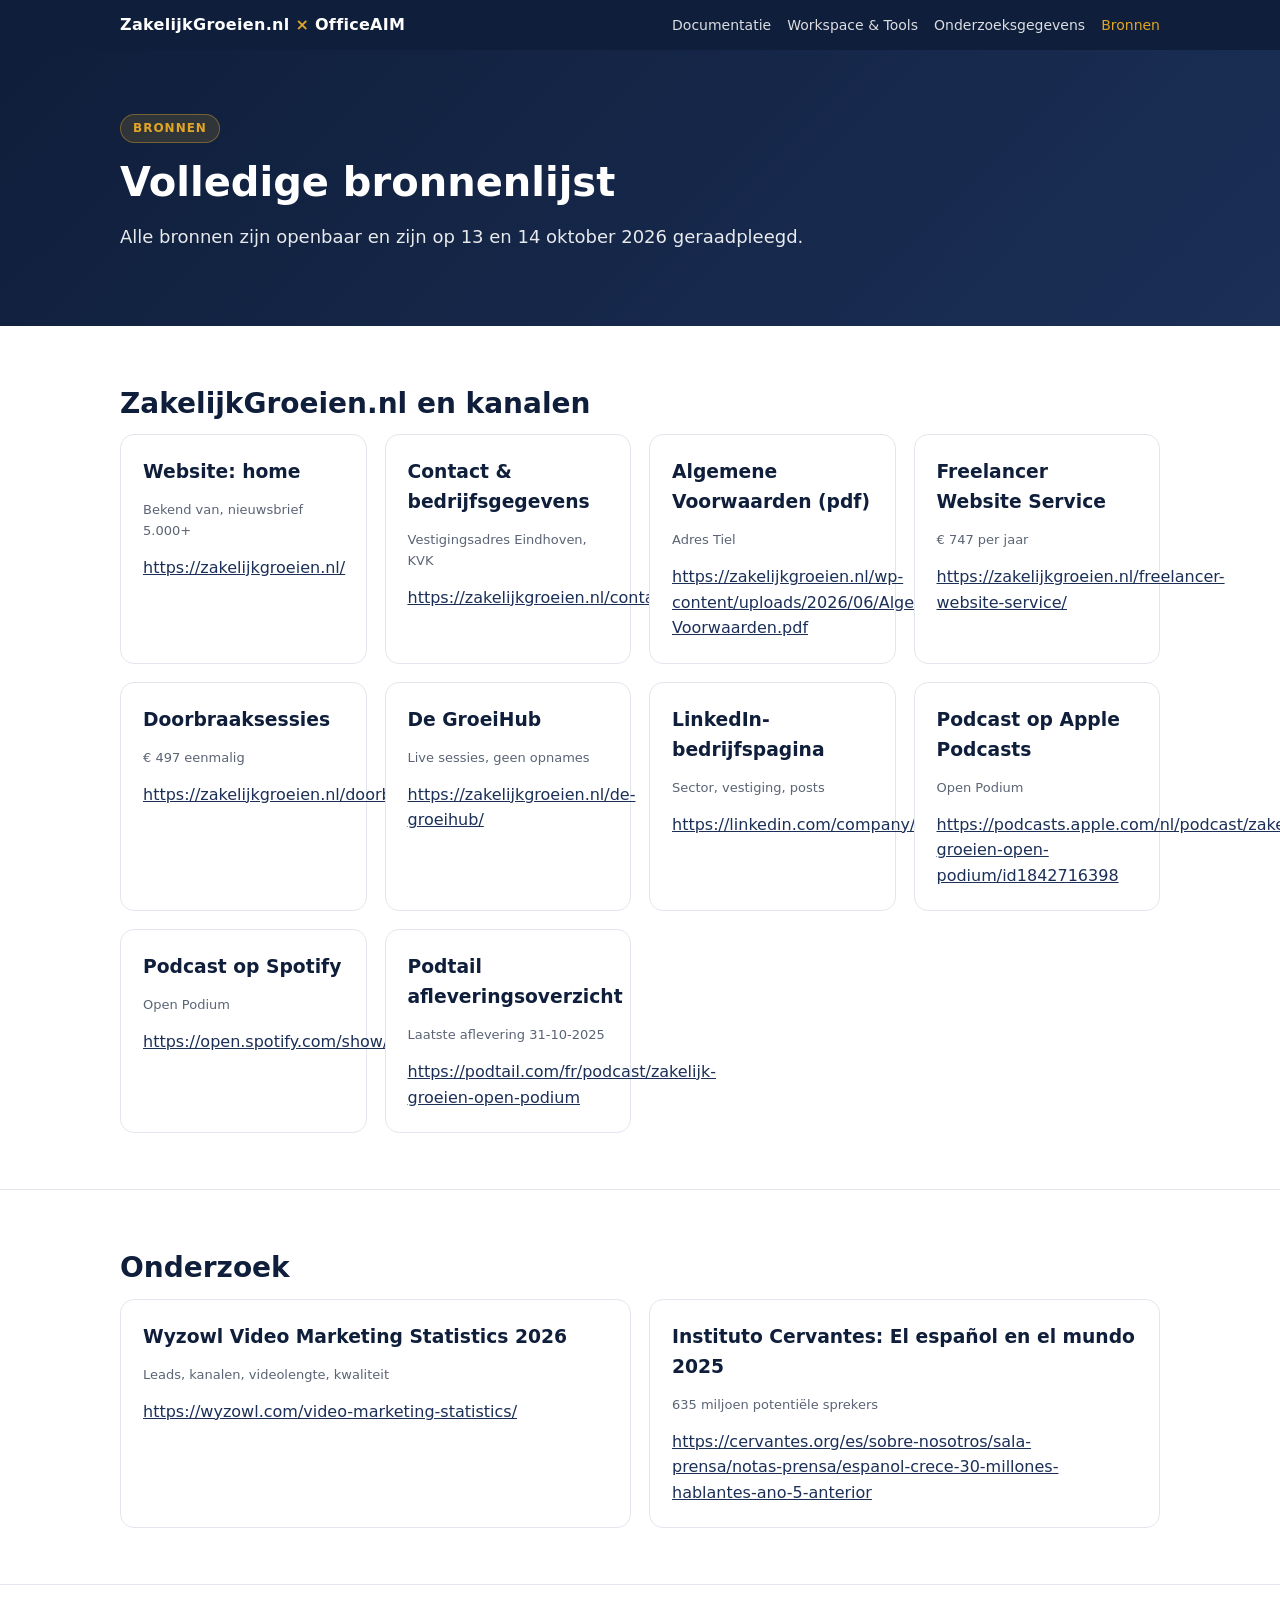
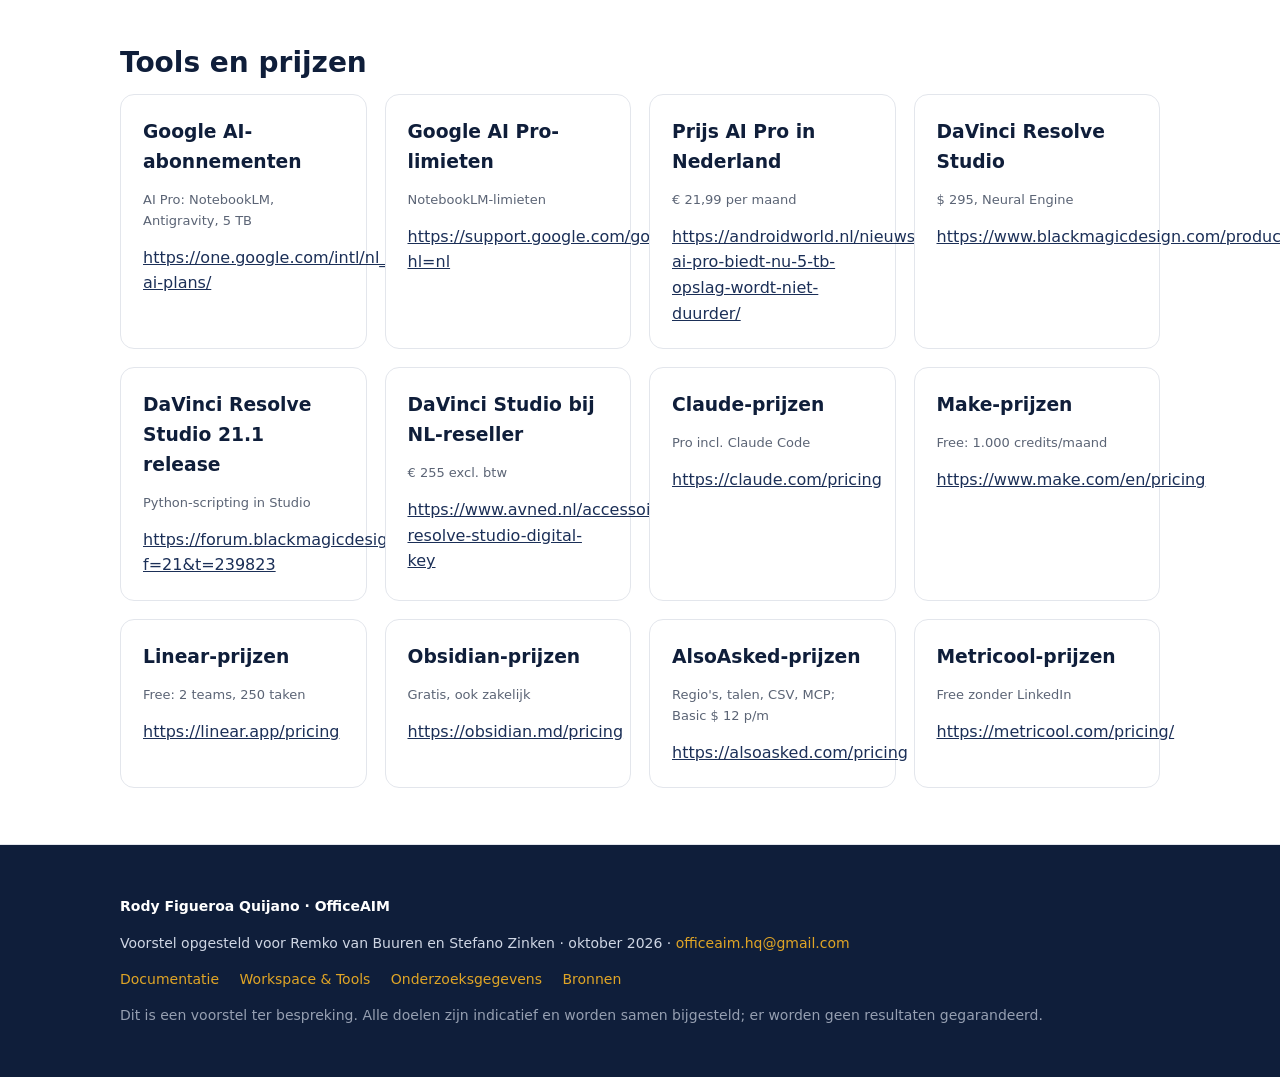
==== bronnen.html @ 8b4fb87a "Voorstel ZakelijkGroeien v1.0" ====
<!doctype html><html lang="nl"><head><meta charset="utf-8"><meta name="viewport" content="width=device-width,initial-scale=1">
<title>Bronnen · Voorstel ZakelijkGroeien.nl</title><meta name="robots" content="noindex"><link rel="stylesheet" href="style.css"></head><body>
<div class="top"><div class="wrap"><div class="brand">ZakelijkGroeien.nl <span>×</span> OfficeAIM</div><nav><a href="index.html">Documentatie</a><a href="workspace.html">Workspace & Tools</a><a href="onderzoek.html">Onderzoeksgegevens</a><a href="bronnen.html" class=on>Bronnen</a></nav></div></div>
<header class="hero"><div class="wrap"><span class="badge">Bronnen</span><h1>Volledige bronnenlijst</h1><p>Alle bronnen zijn openbaar en zijn op 13 en 14 oktober 2026 geraadpleegd.</p></div></header><section><div class="wrap"><h2>ZakelijkGroeien.nl en kanalen</h2><div class="grid g3"><div class="card"><h3>Website: home</h3><p class="src">Bekend van, nieuwsbrief 5.000+</p><a href="https://zakelijkgroeien.nl/" target="_blank" rel="noopener">https://zakelijkgroeien.nl/</a></div><div class="card"><h3>Contact & bedrijfsgegevens</h3><p class="src">Vestigingsadres Eindhoven, KVK</p><a href="https://zakelijkgroeien.nl/contact/" target="_blank" rel="noopener">https://zakelijkgroeien.nl/contact/</a></div><div class="card"><h3>Algemene Voorwaarden (pdf)</h3><p class="src">Adres Tiel</p><a href="https://zakelijkgroeien.nl/wp-content/uploads/2026/06/Algemene-Voorwaarden.pdf" target="_blank" rel="noopener">https://zakelijkgroeien.nl/wp-content/uploads/2026/06/Algemene-Voorwaarden.pdf</a></div><div class="card"><h3>Freelancer Website Service</h3><p class="src">€ 747 per jaar</p><a href="https://zakelijkgroeien.nl/freelancer-website-service/" target="_blank" rel="noopener">https://zakelijkgroeien.nl/freelancer-website-service/</a></div><div class="card"><h3>Doorbraaksessies</h3><p class="src">€ 497 eenmalig</p><a href="https://zakelijkgroeien.nl/doorbraaksessies/" target="_blank" rel="noopener">https://zakelijkgroeien.nl/doorbraaksessies/</a></div><div class="card"><h3>De GroeiHub</h3><p class="src">Live sessies, geen opnames</p><a href="https://zakelijkgroeien.nl/de-groeihub/" target="_blank" rel="noopener">https://zakelijkgroeien.nl/de-groeihub/</a></div><div class="card"><h3>LinkedIn-bedrijfspagina</h3><p class="src">Sector, vestiging, posts</p><a href="https://linkedin.com/company/zakelijkgroeien.nl" target="_blank" rel="noopener">https://linkedin.com/company/zakelijkgroeien.nl</a></div><div class="card"><h3>Podcast op Apple Podcasts</h3><p class="src">Open Podium</p><a href="https://podcasts.apple.com/nl/podcast/zakelijk-groeien-open-podium/id1842716398" target="_blank" rel="noopener">https://podcasts.apple.com/nl/podcast/zakelijk-groeien-open-podium/id1842716398</a></div><div class="card"><h3>Podcast op Spotify</h3><p class="src">Open Podium</p><a href="https://open.spotify.com/show/4wG3ee64K1qUao8z7lFUcy" target="_blank" rel="noopener">https://open.spotify.com/show/4wG3ee64K1qUao8z7lFUcy</a></div><div class="card"><h3>Podtail afleveringsoverzicht</h3><p class="src">Laatste aflevering 31-10-2025</p><a href="https://podtail.com/fr/podcast/zakelijk-groeien-open-podium" target="_blank" rel="noopener">https://podtail.com/fr/podcast/zakelijk-groeien-open-podium</a></div></div></div></section><section><div class="wrap"><h2>Onderzoek</h2><div class="grid g3"><div class="card"><h3>Wyzowl Video Marketing Statistics 2026</h3><p class="src">Leads, kanalen, videolengte, kwaliteit</p><a href="https://wyzowl.com/video-marketing-statistics/" target="_blank" rel="noopener">https://wyzowl.com/video-marketing-statistics/</a></div><div class="card"><h3>Instituto Cervantes: El español en el mundo 2025</h3><p class="src">635 miljoen potentiële sprekers</p><a href="https://cervantes.org/es/sobre-nosotros/sala-prensa/notas-prensa/espanol-crece-30-millones-hablantes-ano-5-anterior" target="_blank" rel="noopener">https://cervantes.org/es/sobre-nosotros/sala-prensa/notas-prensa/espanol-crece-30-millones-hablantes-ano-5-anterior</a></div></div></div></section><section><div class="wrap"><h2>Tools en prijzen</h2><div class="grid g3"><div class="card"><h3>Google AI-abonnementen</h3><p class="src">AI Pro: NotebookLM, Antigravity, 5 TB</p><a href="https://one.google.com/intl/nl_nl/about/google-ai-plans/" target="_blank" rel="noopener">https://one.google.com/intl/nl_nl/about/google-ai-plans/</a></div><div class="card"><h3>Google AI Pro-limieten</h3><p class="src">NotebookLM-limieten</p><a href="https://support.google.com/googleone/answer/14534406?hl=nl" target="_blank" rel="noopener">https://support.google.com/googleone/answer/14534406?hl=nl</a></div><div class="card"><h3>Prijs AI Pro in Nederland</h3><p class="src">€ 21,99 per maand</p><a href="https://androidworld.nl/nieuws/google-ai-pro-biedt-nu-5-tb-opslag-wordt-niet-duurder/" target="_blank" rel="noopener">https://androidworld.nl/nieuws/google-ai-pro-biedt-nu-5-tb-opslag-wordt-niet-duurder/</a></div><div class="card"><h3>DaVinci Resolve Studio</h3><p class="src">$ 295, Neural Engine</p><a href="https://www.blackmagicdesign.com/products/davinciresolve/studio" target="_blank" rel="noopener">https://www.blackmagicdesign.com/products/davinciresolve/studio</a></div><div class="card"><h3>DaVinci Resolve Studio 21.1 release</h3><p class="src">Python-scripting in Studio</p><a href="https://forum.blackmagicdesign.com/viewtopic.php?f=21&t=239823" target="_blank" rel="noopener">https://forum.blackmagicdesign.com/viewtopic.php?f=21&t=239823</a></div><div class="card"><h3>DaVinci Studio bij NL-reseller</h3><p class="src">€ 255 excl. btw</p><a href="https://www.avned.nl/accessoires/davinci-resolve-studio-digital-key" target="_blank" rel="noopener">https://www.avned.nl/accessoires/davinci-resolve-studio-digital-key</a></div><div class="card"><h3>Claude-prijzen</h3><p class="src">Pro incl. Claude Code</p><a href="https://claude.com/pricing" target="_blank" rel="noopener">https://claude.com/pricing</a></div><div class="card"><h3>Make-prijzen</h3><p class="src">Free: 1.000 credits/maand</p><a href="https://www.make.com/en/pricing" target="_blank" rel="noopener">https://www.make.com/en/pricing</a></div><div class="card"><h3>Linear-prijzen</h3><p class="src">Free: 2 teams, 250 taken</p><a href="https://linear.app/pricing" target="_blank" rel="noopener">https://linear.app/pricing</a></div><div class="card"><h3>Obsidian-prijzen</h3><p class="src">Gratis, ook zakelijk</p><a href="https://obsidian.md/pricing" target="_blank" rel="noopener">https://obsidian.md/pricing</a></div><div class="card"><h3>AlsoAsked-prijzen</h3><p class="src">Regio's, talen, CSV, MCP; Basic $ 12 p/m</p><a href="https://alsoasked.com/pricing" target="_blank" rel="noopener">https://alsoasked.com/pricing</a></div><div class="card"><h3>Metricool-prijzen</h3><p class="src">Free zonder LinkedIn</p><a href="https://metricool.com/pricing/" target="_blank" rel="noopener">https://metricool.com/pricing/</a></div></div></div></section>
<footer><div class="wrap"><p class="nm">Rody Figueroa Quijano · OfficeAIM</p><p>Voorstel opgesteld voor Remko van Buuren en Stefano Zinken · oktober 2026 · <a href="mailto:officeaim.hq@gmail.com">officeaim.hq@gmail.com</a></p><p><a href="index.html">Documentatie</a> <a href="workspace.html">Workspace & Tools</a> <a href="onderzoek.html">Onderzoeksgegevens</a> <a href="bronnen.html">Bronnen</a></p><p style="opacity:.7">Dit is een voorstel ter bespreking. Alle doelen zijn indicatief en worden samen bijgesteld; er worden geen resultaten gegarandeerd.</p></div></footer>
<script src="app.js"></script></body></html>
---- style.css ----
:root{--navy:#0f1e3a;--navy2:#1b2f57;--gold:#e0a526;--gold2:#f6e7c1;--ink:#1d2433;--muted:#5b6475;--line:#e3e6ec;--bg:#f7f8fb;--ok:#1f8a5b}
*{box-sizing:border-box}html{scroll-behavior:smooth}
body{margin:0;font-family:Inter,system-ui,-apple-system,Segoe UI,Roboto,sans-serif;color:var(--ink);background:#fff;line-height:1.6}
a{color:var(--navy2)}
.top{background:var(--navy);color:#fff;position:sticky;top:0;z-index:20}
.top .wrap{display:flex;justify-content:space-between;align-items:center;padding:12px 20px;gap:12px;flex-wrap:wrap}
.top a{color:#fff;text-decoration:none;font-size:14px;opacity:.85;margin-left:16px}.top a:hover,.top a.on{opacity:1;color:var(--gold)}
.brand{font-weight:700;letter-spacing:.3px}.brand span{color:var(--gold)}
.wrap{max-width:1080px;margin:0 auto;padding:0 20px}
.hero{background:linear-gradient(135deg,var(--navy),var(--navy2));color:#fff;padding:64px 0 56px}
.badge{display:inline-block;background:rgba(224,165,38,.15);color:var(--gold);border:1px solid rgba(224,165,38,.4);padding:4px 12px;border-radius:99px;font-size:12px;letter-spacing:1px;text-transform:uppercase;font-weight:600}
.hero h1{font-size:40px;line-height:1.15;margin:16px 0 12px}.hero p{max-width:720px;opacity:.9;font-size:18px}
section{padding:56px 0;border-bottom:1px solid var(--line)}section.alt{background:var(--bg)}
h2{font-size:28px;margin:0 0 8px;color:var(--navy)}h2 small{display:block;font-size:13px;color:var(--gold);letter-spacing:1px;text-transform:uppercase;margin-bottom:6px}
h3{color:var(--navy);margin:0 0 6px}
.lead{color:var(--muted);max-width:760px;margin-bottom:28px}
.grid{display:grid;gap:18px}.g2{grid-template-columns:repeat(auto-fit,minmax(300px,1fr))}.g3{grid-template-columns:repeat(auto-fit,minmax(240px,1fr))}.g4{grid-template-columns:repeat(auto-fit,minmax(200px,1fr))}
.card{background:#fff;border:1px solid var(--line);border-radius:14px;padding:22px}
.stat{text-align:left}.stat b{display:block;font-size:30px;color:var(--navy)}.stat span{color:var(--muted);font-size:14px}
.pills{display:flex;flex-wrap:wrap;gap:8px;margin-top:24px}.pills a{background:rgba(255,255,255,.1);color:#fff;text-decoration:none;padding:6px 14px;border-radius:99px;font-size:14px;border:1px solid rgba(255,255,255,.2)}.pills a:hover{background:var(--gold);color:var(--navy)}
table{width:100%;border-collapse:collapse;background:#fff;border:1px solid var(--line);border-radius:12px;overflow:hidden;font-size:15px}
th,td{text-align:left;padding:11px 14px;border-bottom:1px solid var(--line);vertical-align:top}th{background:var(--navy);color:#fff;font-weight:600;font-size:14px}
tr:last-child td{border-bottom:0}td.num{white-space:nowrap}
.tag{display:inline-block;font-size:12px;font-weight:600;padding:2px 10px;border-radius:99px}
.t-ess{background:#fde9c4;color:#7a5200}.t-rec{background:#dbe7ff;color:#1b3f8f}.t-free{background:#d8f2e4;color:#11603c}.t-opt{background:#eceef2;color:#4a5263}
.callout{border-left:4px solid var(--gold);background:var(--gold2);padding:16px 18px;border-radius:8px;margin:18px 0}
.phase{border-top:4px solid var(--gold)}.phase .when{color:var(--gold);font-weight:700;font-size:13px;text-transform:uppercase;letter-spacing:1px}
.tabs{display:flex;gap:8px;flex-wrap:wrap;margin-bottom:16px}.tabs button{border:1px solid var(--line);background:#fff;padding:8px 16px;border-radius:99px;cursor:pointer;font:inherit;font-size:14px}.tabs button.on{background:var(--navy);color:#fff;border-color:var(--navy)}
.tabpane{display:none}.tabpane.on{display:block}
.tool{display:flex;flex-direction:column;gap:8px}.tool .head{display:flex;justify-content:space-between;align-items:center;gap:8px}
.tool .price{font-weight:700;color:var(--navy)}.tool p{margin:0;font-size:14.5px}.tool .why{color:var(--muted)}
.tool label{font-size:13px;color:var(--muted);display:flex;gap:6px;align-items:center;margin-top:auto;cursor:pointer}
.calc{display:grid;grid-template-columns:repeat(auto-fit,minmax(220px,1fr));gap:16px;align-items:end}
.calc label{font-size:14px;color:var(--muted);display:block}.calc input{width:100%;padding:10px;border:1px solid var(--line);border-radius:8px;font:inherit;font-size:16px;margin-top:4px}
.result{background:var(--navy);color:#fff;border-radius:14px;padding:22px;margin-top:18px}.result b{color:var(--gold);font-size:26px}
.flow{display:flex;flex-wrap:wrap;gap:10px;align-items:stretch}.flow .step{flex:1 1 150px;background:#fff;border:1px solid var(--line);border-radius:12px;padding:14px;position:relative}.flow .step em{display:block;font-style:normal;font-size:12px;color:var(--gold);font-weight:700;text-transform:uppercase}
.src{font-size:13px;color:var(--muted)}.src a{color:var(--muted)}
details{background:#fff;border:1px solid var(--line);border-radius:12px;padding:14px 18px;margin-bottom:10px}summary{cursor:pointer;font-weight:600;color:var(--navy)}
footer{background:var(--navy);color:#cfd6e4;padding:36px 0;font-size:14px}footer a{color:var(--gold);text-decoration:none;margin-right:16px}footer .nm{color:#fff;font-weight:600}
@media(max-width:640px){.hero h1{font-size:30px}.top a{margin-left:10px;font-size:13px}th,td{padding:9px 10px;font-size:14px}}
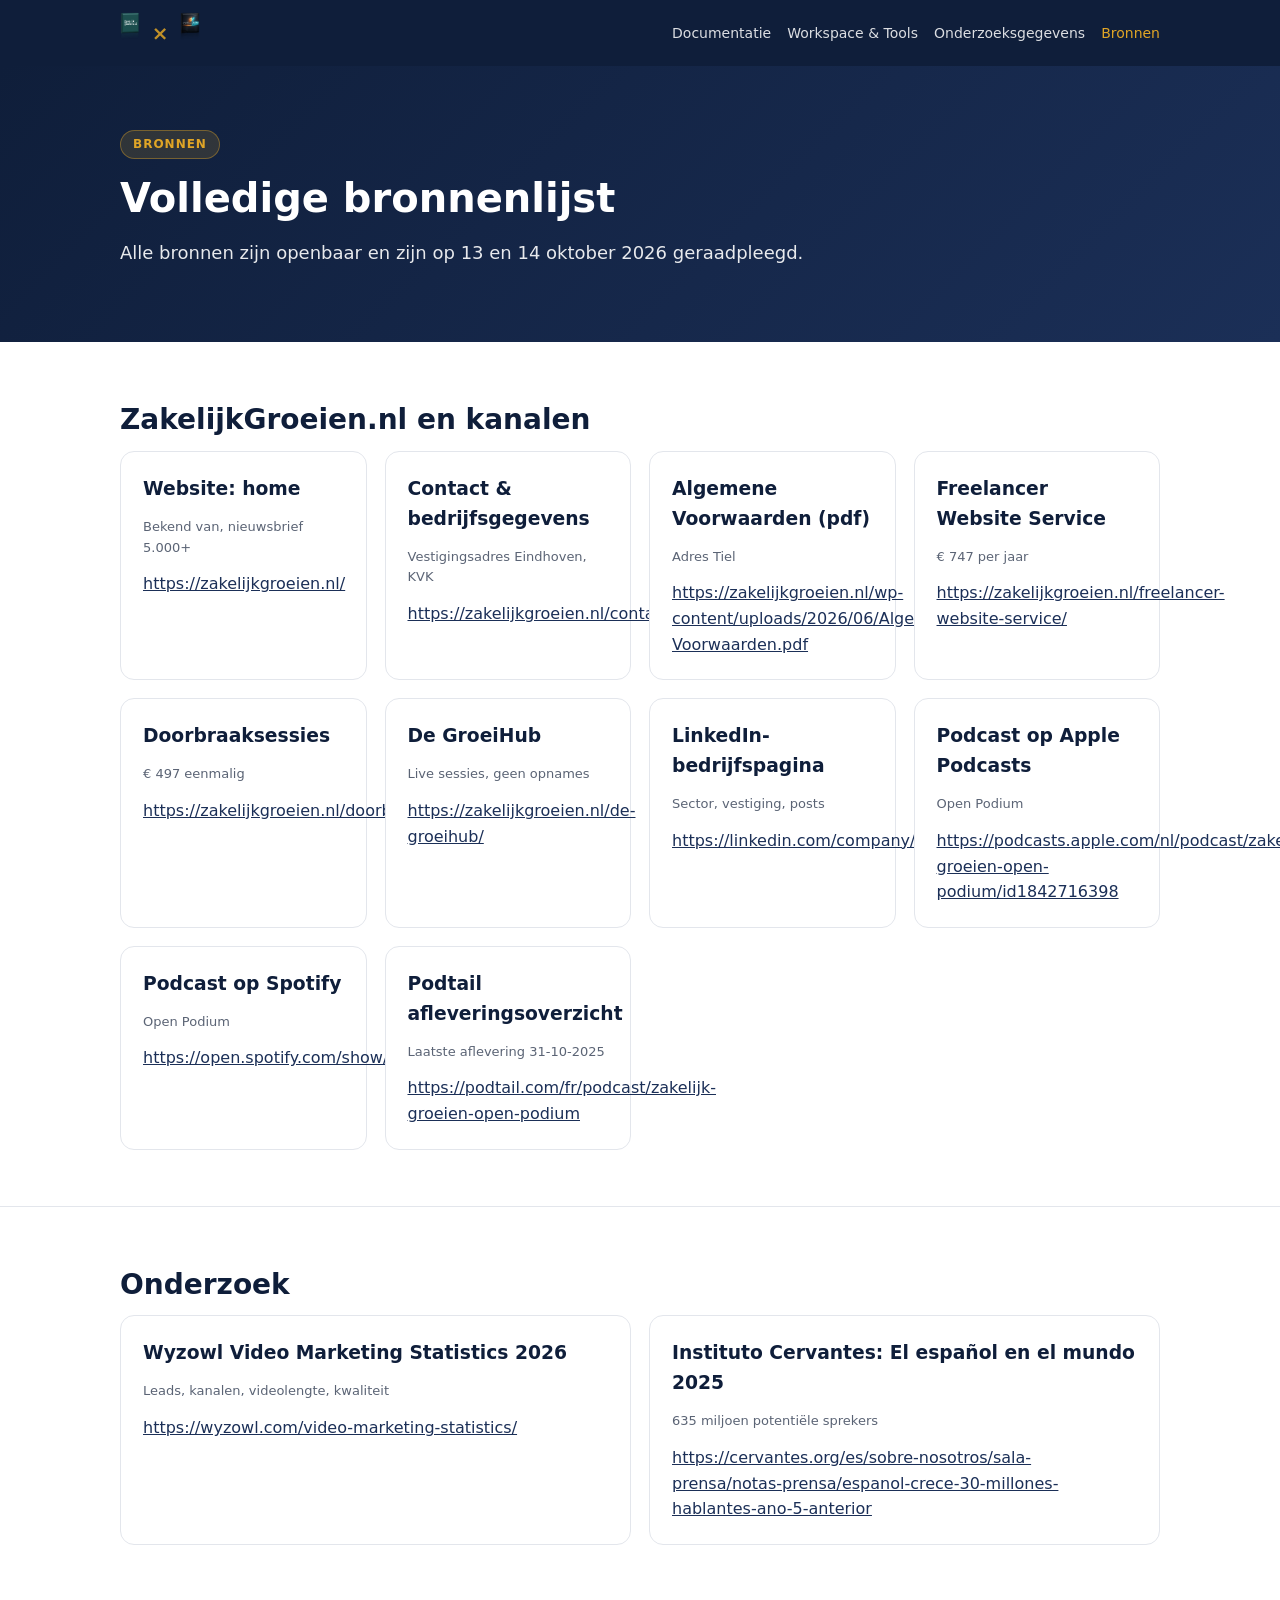
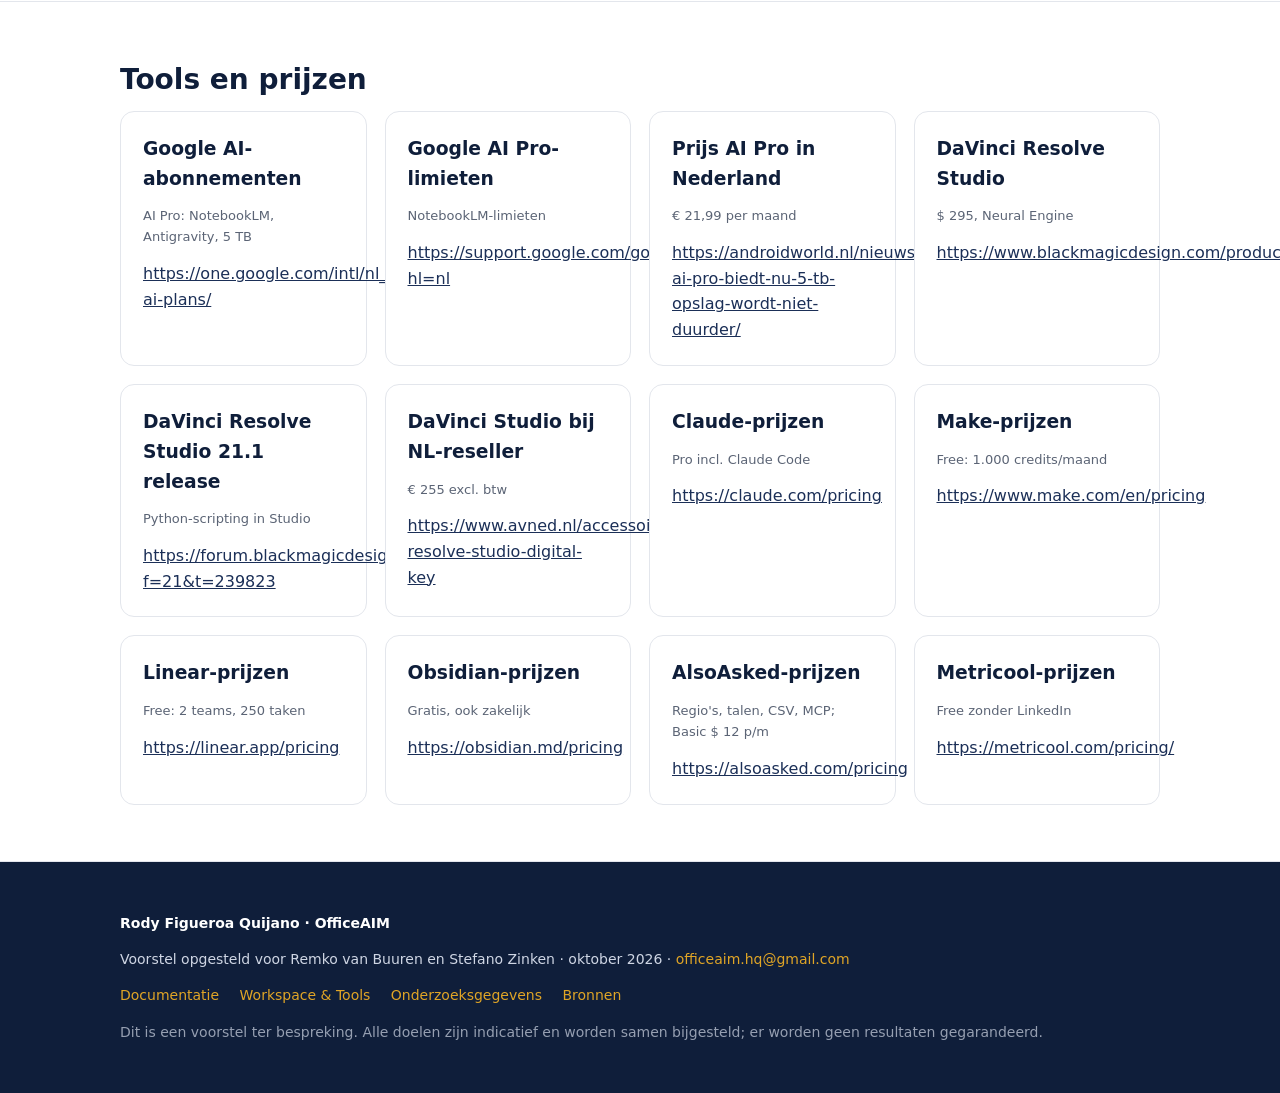
==== commit 551c9467: "Add custom 3D logos for ZakelijkGroeien and OfficeAIM" ====
--- a/bronnen.html
+++ b/bronnen.html
@@ -1,6 +1,6 @@
 <!doctype html><html lang="nl"><head><meta charset="utf-8"><meta name="viewport" content="width=device-width,initial-scale=1">
 <title>Bronnen · Voorstel ZakelijkGroeien.nl</title><meta name="robots" content="noindex"><link rel="stylesheet" href="style.css"></head><body>
-<div class="top"><div class="wrap"><div class="brand">ZakelijkGroeien.nl <span>×</span> OfficeAIM</div><nav><a href="index.html">Documentatie</a><a href="workspace.html">Workspace & Tools</a><a href="onderzoek.html">Onderzoeksgegevens</a><a href="bronnen.html" class=on>Bronnen</a></nav></div></div>
+<div class="top"><div class="wrap"><div class="brand-logos"><img src="assets/logo-zakelijkgroeien.png" alt="ZakelijkGroeien.nl" class="nav-logo"><span>×</span><img src="assets/logo-officeaim.png" alt="OfficeAIM" class="nav-logo"></div><nav><a href="index.html">Documentatie</a><a href="workspace.html">Workspace & Tools</a><a href="onderzoek.html">Onderzoeksgegevens</a><a href="bronnen.html" class=on>Bronnen</a></nav></div></div>
 <header class="hero"><div class="wrap"><span class="badge">Bronnen</span><h1>Volledige bronnenlijst</h1><p>Alle bronnen zijn openbaar en zijn op 13 en 14 oktober 2026 geraadpleegd.</p></div></header><section><div class="wrap"><h2>ZakelijkGroeien.nl en kanalen</h2><div class="grid g3"><div class="card"><h3>Website: home</h3><p class="src">Bekend van, nieuwsbrief 5.000+</p><a href="https://zakelijkgroeien.nl/" target="_blank" rel="noopener">https://zakelijkgroeien.nl/</a></div><div class="card"><h3>Contact & bedrijfsgegevens</h3><p class="src">Vestigingsadres Eindhoven, KVK</p><a href="https://zakelijkgroeien.nl/contact/" target="_blank" rel="noopener">https://zakelijkgroeien.nl/contact/</a></div><div class="card"><h3>Algemene Voorwaarden (pdf)</h3><p class="src">Adres Tiel</p><a href="https://zakelijkgroeien.nl/wp-content/uploads/2026/06/Algemene-Voorwaarden.pdf" target="_blank" rel="noopener">https://zakelijkgroeien.nl/wp-content/uploads/2026/06/Algemene-Voorwaarden.pdf</a></div><div class="card"><h3>Freelancer Website Service</h3><p class="src">€ 747 per jaar</p><a href="https://zakelijkgroeien.nl/freelancer-website-service/" target="_blank" rel="noopener">https://zakelijkgroeien.nl/freelancer-website-service/</a></div><div class="card"><h3>Doorbraaksessies</h3><p class="src">€ 497 eenmalig</p><a href="https://zakelijkgroeien.nl/doorbraaksessies/" target="_blank" rel="noopener">https://zakelijkgroeien.nl/doorbraaksessies/</a></div><div class="card"><h3>De GroeiHub</h3><p class="src">Live sessies, geen opnames</p><a href="https://zakelijkgroeien.nl/de-groeihub/" target="_blank" rel="noopener">https://zakelijkgroeien.nl/de-groeihub/</a></div><div class="card"><h3>LinkedIn-bedrijfspagina</h3><p class="src">Sector, vestiging, posts</p><a href="https://linkedin.com/company/zakelijkgroeien.nl" target="_blank" rel="noopener">https://linkedin.com/company/zakelijkgroeien.nl</a></div><div class="card"><h3>Podcast op Apple Podcasts</h3><p class="src">Open Podium</p><a href="https://podcasts.apple.com/nl/podcast/zakelijk-groeien-open-podium/id1842716398" target="_blank" rel="noopener">https://podcasts.apple.com/nl/podcast/zakelijk-groeien-open-podium/id1842716398</a></div><div class="card"><h3>Podcast op Spotify</h3><p class="src">Open Podium</p><a href="https://open.spotify.com/show/4wG3ee64K1qUao8z7lFUcy" target="_blank" rel="noopener">https://open.spotify.com/show/4wG3ee64K1qUao8z7lFUcy</a></div><div class="card"><h3>Podtail afleveringsoverzicht</h3><p class="src">Laatste aflevering 31-10-2025</p><a href="https://podtail.com/fr/podcast/zakelijk-groeien-open-podium" target="_blank" rel="noopener">https://podtail.com/fr/podcast/zakelijk-groeien-open-podium</a></div></div></div></section><section><div class="wrap"><h2>Onderzoek</h2><div class="grid g3"><div class="card"><h3>Wyzowl Video Marketing Statistics 2026</h3><p class="src">Leads, kanalen, videolengte, kwaliteit</p><a href="https://wyzowl.com/video-marketing-statistics/" target="_blank" rel="noopener">https://wyzowl.com/video-marketing-statistics/</a></div><div class="card"><h3>Instituto Cervantes: El español en el mundo 2025</h3><p class="src">635 miljoen potentiële sprekers</p><a href="https://cervantes.org/es/sobre-nosotros/sala-prensa/notas-prensa/espanol-crece-30-millones-hablantes-ano-5-anterior" target="_blank" rel="noopener">https://cervantes.org/es/sobre-nosotros/sala-prensa/notas-prensa/espanol-crece-30-millones-hablantes-ano-5-anterior</a></div></div></div></section><section><div class="wrap"><h2>Tools en prijzen</h2><div class="grid g3"><div class="card"><h3>Google AI-abonnementen</h3><p class="src">AI Pro: NotebookLM, Antigravity, 5 TB</p><a href="https://one.google.com/intl/nl_nl/about/google-ai-plans/" target="_blank" rel="noopener">https://one.google.com/intl/nl_nl/about/google-ai-plans/</a></div><div class="card"><h3>Google AI Pro-limieten</h3><p class="src">NotebookLM-limieten</p><a href="https://support.google.com/googleone/answer/14534406?hl=nl" target="_blank" rel="noopener">https://support.google.com/googleone/answer/14534406?hl=nl</a></div><div class="card"><h3>Prijs AI Pro in Nederland</h3><p class="src">€ 21,99 per maand</p><a href="https://androidworld.nl/nieuws/google-ai-pro-biedt-nu-5-tb-opslag-wordt-niet-duurder/" target="_blank" rel="noopener">https://androidworld.nl/nieuws/google-ai-pro-biedt-nu-5-tb-opslag-wordt-niet-duurder/</a></div><div class="card"><h3>DaVinci Resolve Studio</h3><p class="src">$ 295, Neural Engine</p><a href="https://www.blackmagicdesign.com/products/davinciresolve/studio" target="_blank" rel="noopener">https://www.blackmagicdesign.com/products/davinciresolve/studio</a></div><div class="card"><h3>DaVinci Resolve Studio 21.1 release</h3><p class="src">Python-scripting in Studio</p><a href="https://forum.blackmagicdesign.com/viewtopic.php?f=21&t=239823" target="_blank" rel="noopener">https://forum.blackmagicdesign.com/viewtopic.php?f=21&t=239823</a></div><div class="card"><h3>DaVinci Studio bij NL-reseller</h3><p class="src">€ 255 excl. btw</p><a href="https://www.avned.nl/accessoires/davinci-resolve-studio-digital-key" target="_blank" rel="noopener">https://www.avned.nl/accessoires/davinci-resolve-studio-digital-key</a></div><div class="card"><h3>Claude-prijzen</h3><p class="src">Pro incl. Claude Code</p><a href="https://claude.com/pricing" target="_blank" rel="noopener">https://claude.com/pricing</a></div><div class="card"><h3>Make-prijzen</h3><p class="src">Free: 1.000 credits/maand</p><a href="https://www.make.com/en/pricing" target="_blank" rel="noopener">https://www.make.com/en/pricing</a></div><div class="card"><h3>Linear-prijzen</h3><p class="src">Free: 2 teams, 250 taken</p><a href="https://linear.app/pricing" target="_blank" rel="noopener">https://linear.app/pricing</a></div><div class="card"><h3>Obsidian-prijzen</h3><p class="src">Gratis, ook zakelijk</p><a href="https://obsidian.md/pricing" target="_blank" rel="noopener">https://obsidian.md/pricing</a></div><div class="card"><h3>AlsoAsked-prijzen</h3><p class="src">Regio's, talen, CSV, MCP; Basic $ 12 p/m</p><a href="https://alsoasked.com/pricing" target="_blank" rel="noopener">https://alsoasked.com/pricing</a></div><div class="card"><h3>Metricool-prijzen</h3><p class="src">Free zonder LinkedIn</p><a href="https://metricool.com/pricing/" target="_blank" rel="noopener">https://metricool.com/pricing/</a></div></div></div></section>
 <footer><div class="wrap"><p class="nm">Rody Figueroa Quijano · OfficeAIM</p><p>Voorstel opgesteld voor Remko van Buuren en Stefano Zinken · oktober 2026 · <a href="mailto:officeaim.hq@gmail.com">officeaim.hq@gmail.com</a></p><p><a href="index.html">Documentatie</a> <a href="workspace.html">Workspace & Tools</a> <a href="onderzoek.html">Onderzoeksgegevens</a> <a href="bronnen.html">Bronnen</a></p><p style="opacity:.7">Dit is een voorstel ter bespreking. Alle doelen zijn indicatief en worden samen bijgesteld; er worden geen resultaten gegarandeerd.</p></div></footer>
 <script src="app.js"></script></body></html>
--- a/style.css
+++ b/style.css
@@ -38,3 +38,22 @@
 details{background:#fff;border:1px solid var(--line);border-radius:12px;padding:14px 18px;margin-bottom:10px}summary{cursor:pointer;font-weight:600;color:var(--navy)}
 footer{background:var(--navy);color:#cfd6e4;padding:36px 0;font-size:14px}footer a{color:var(--gold);text-decoration:none;margin-right:16px}footer .nm{color:#fff;font-weight:600}
 @media(max-width:640px){.hero h1{font-size:30px}.top a{margin-left:10px;font-size:13px}th,td{padding:9px 10px;font-size:14px}}
+
+/* Brand Logos en el Header */
+.brand-logos {
+  display: flex;
+  align-items: center;
+  gap: 12px;
+}
+.brand-logos span {
+  color: var(--gold);
+  font-size: 20px;
+  font-weight: 700;
+  opacity: 0.85;
+}
+.nav-logo {
+  height: 42px;
+  width: auto;
+  object-fit: contain;
+  border-radius: 4px;
+}
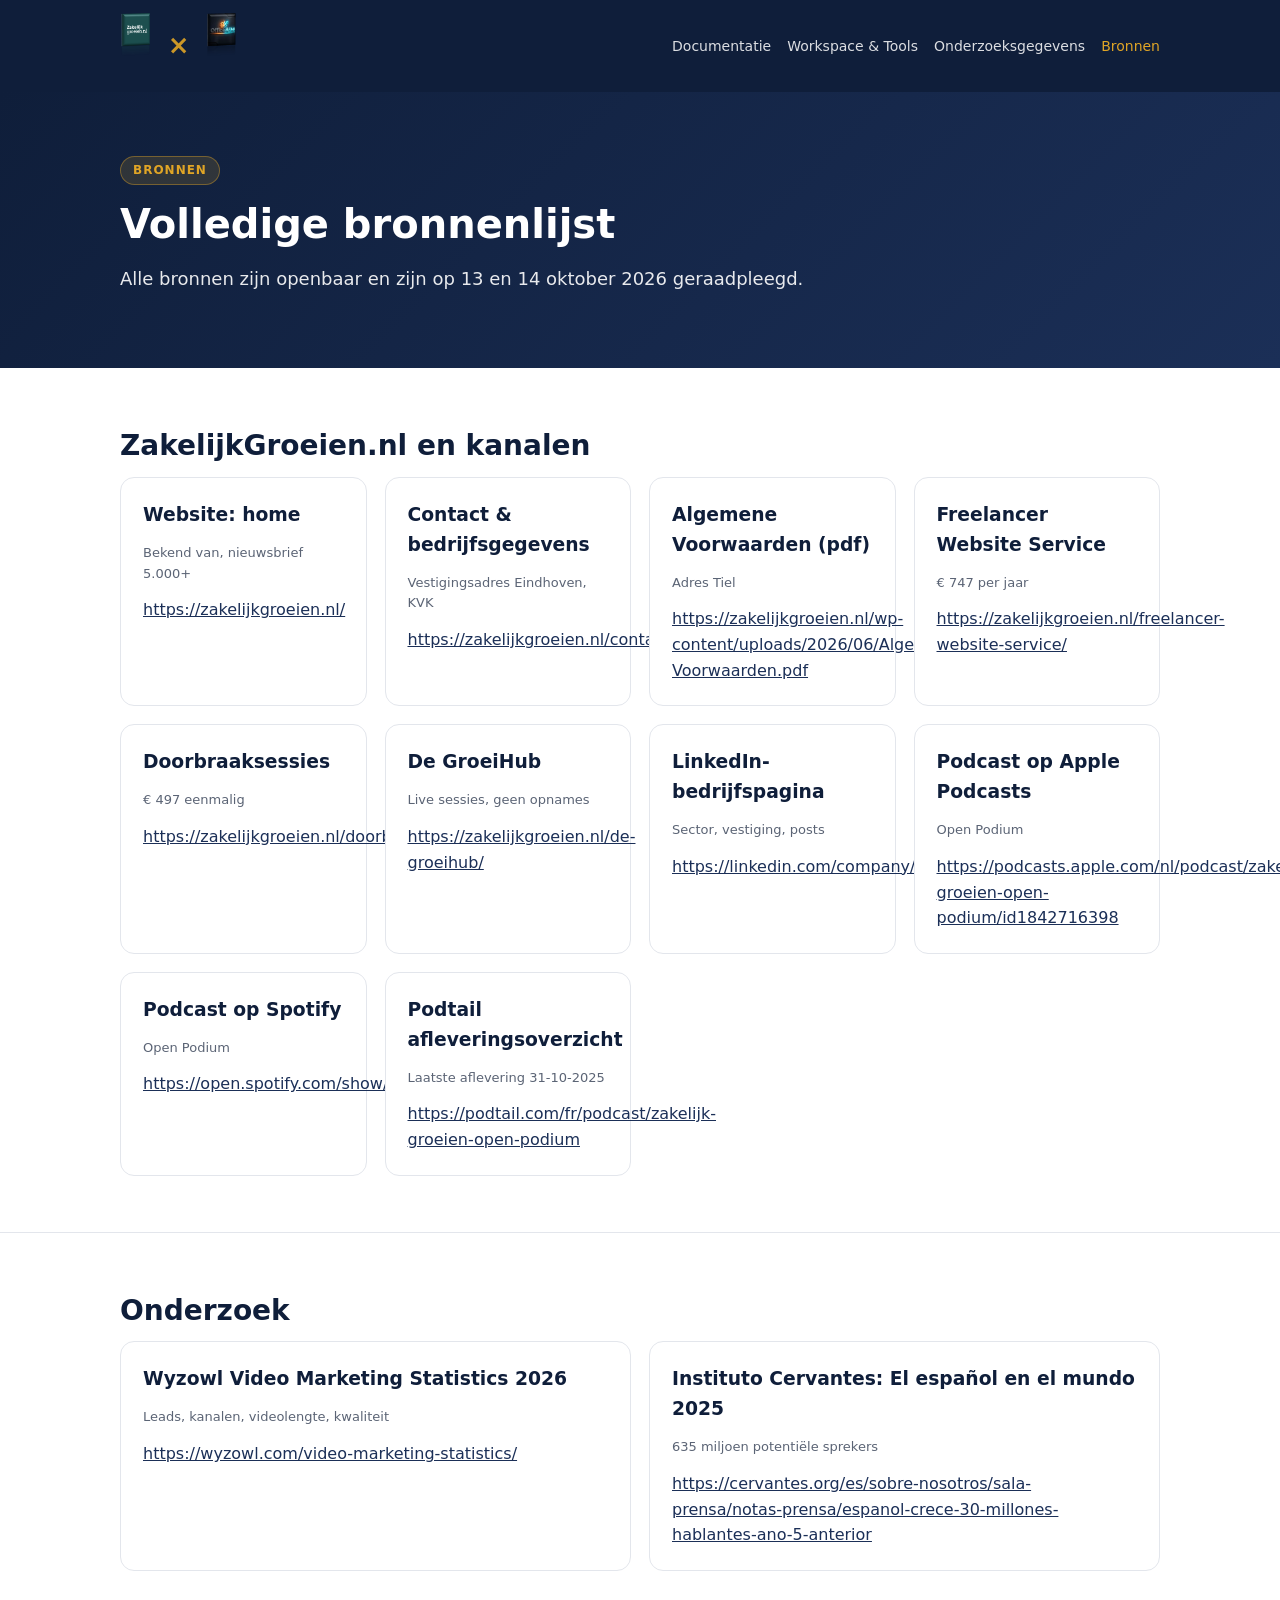
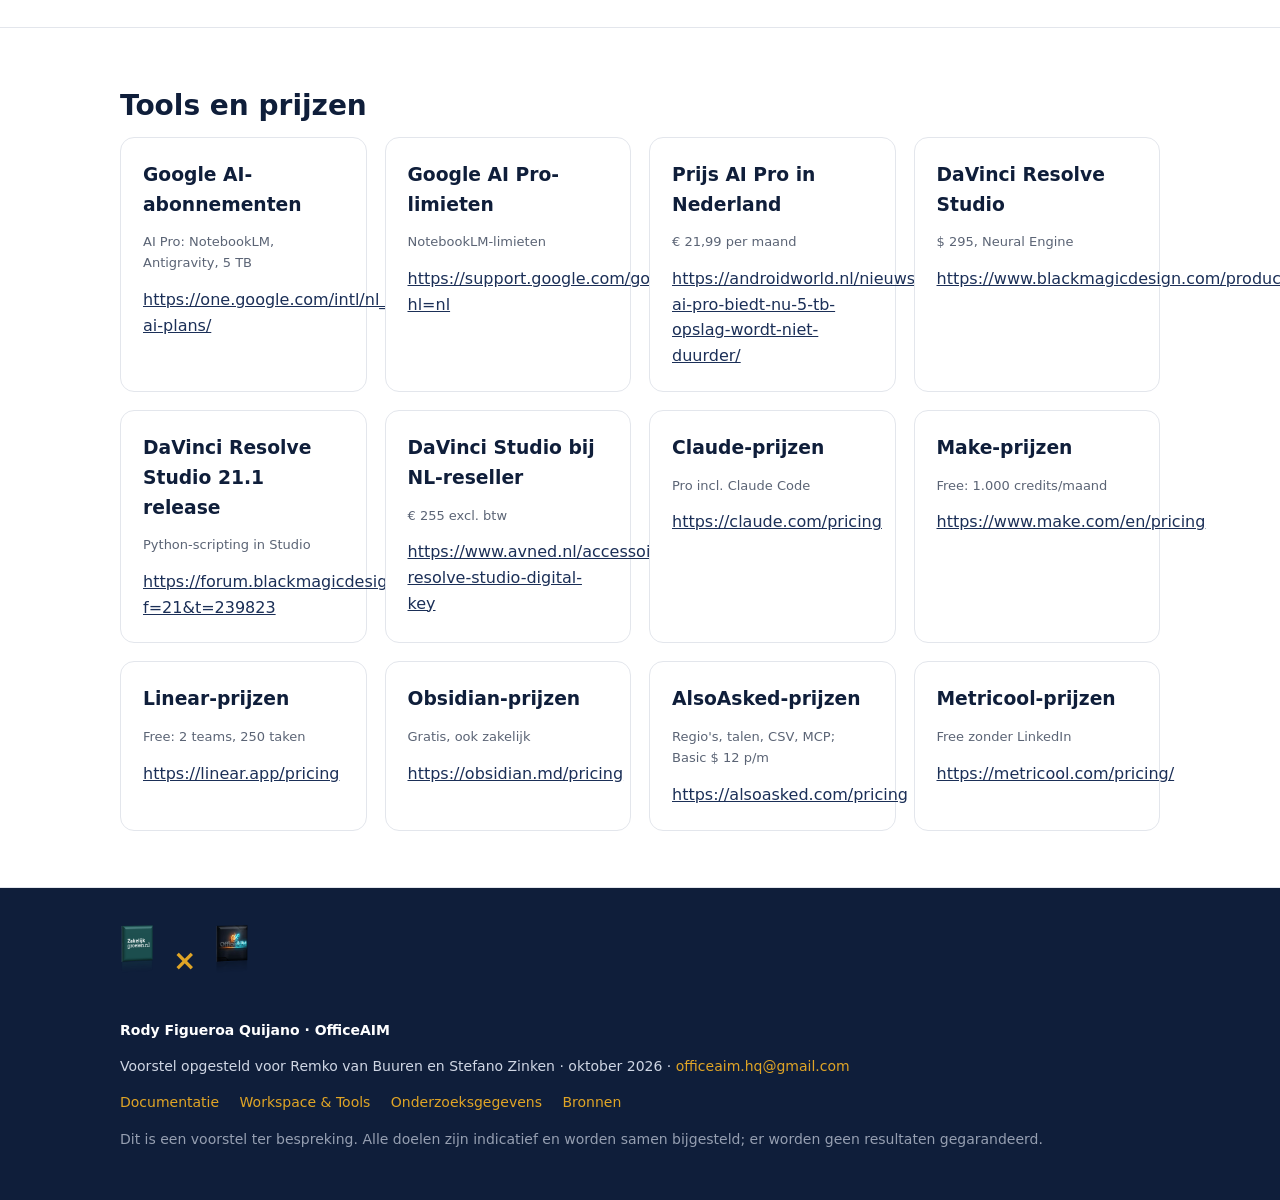
==== commit a6a8321c: "Enlarge navbar logos, add footer brand logos and embed YouTube video explainer" ====
--- a/bronnen.html
+++ b/bronnen.html
@@ -2,5 +2,10 @@
 <title>Bronnen · Voorstel ZakelijkGroeien.nl</title><meta name="robots" content="noindex"><link rel="stylesheet" href="style.css"></head><body>
 <div class="top"><div class="wrap"><div class="brand-logos"><img src="assets/logo-zakelijkgroeien.png" alt="ZakelijkGroeien.nl" class="nav-logo"><span>×</span><img src="assets/logo-officeaim.png" alt="OfficeAIM" class="nav-logo"></div><nav><a href="index.html">Documentatie</a><a href="workspace.html">Workspace & Tools</a><a href="onderzoek.html">Onderzoeksgegevens</a><a href="bronnen.html" class=on>Bronnen</a></nav></div></div>
 <header class="hero"><div class="wrap"><span class="badge">Bronnen</span><h1>Volledige bronnenlijst</h1><p>Alle bronnen zijn openbaar en zijn op 13 en 14 oktober 2026 geraadpleegd.</p></div></header><section><div class="wrap"><h2>ZakelijkGroeien.nl en kanalen</h2><div class="grid g3"><div class="card"><h3>Website: home</h3><p class="src">Bekend van, nieuwsbrief 5.000+</p><a href="https://zakelijkgroeien.nl/" target="_blank" rel="noopener">https://zakelijkgroeien.nl/</a></div><div class="card"><h3>Contact & bedrijfsgegevens</h3><p class="src">Vestigingsadres Eindhoven, KVK</p><a href="https://zakelijkgroeien.nl/contact/" target="_blank" rel="noopener">https://zakelijkgroeien.nl/contact/</a></div><div class="card"><h3>Algemene Voorwaarden (pdf)</h3><p class="src">Adres Tiel</p><a href="https://zakelijkgroeien.nl/wp-content/uploads/2026/06/Algemene-Voorwaarden.pdf" target="_blank" rel="noopener">https://zakelijkgroeien.nl/wp-content/uploads/2026/06/Algemene-Voorwaarden.pdf</a></div><div class="card"><h3>Freelancer Website Service</h3><p class="src">€ 747 per jaar</p><a href="https://zakelijkgroeien.nl/freelancer-website-service/" target="_blank" rel="noopener">https://zakelijkgroeien.nl/freelancer-website-service/</a></div><div class="card"><h3>Doorbraaksessies</h3><p class="src">€ 497 eenmalig</p><a href="https://zakelijkgroeien.nl/doorbraaksessies/" target="_blank" rel="noopener">https://zakelijkgroeien.nl/doorbraaksessies/</a></div><div class="card"><h3>De GroeiHub</h3><p class="src">Live sessies, geen opnames</p><a href="https://zakelijkgroeien.nl/de-groeihub/" target="_blank" rel="noopener">https://zakelijkgroeien.nl/de-groeihub/</a></div><div class="card"><h3>LinkedIn-bedrijfspagina</h3><p class="src">Sector, vestiging, posts</p><a href="https://linkedin.com/company/zakelijkgroeien.nl" target="_blank" rel="noopener">https://linkedin.com/company/zakelijkgroeien.nl</a></div><div class="card"><h3>Podcast op Apple Podcasts</h3><p class="src">Open Podium</p><a href="https://podcasts.apple.com/nl/podcast/zakelijk-groeien-open-podium/id1842716398" target="_blank" rel="noopener">https://podcasts.apple.com/nl/podcast/zakelijk-groeien-open-podium/id1842716398</a></div><div class="card"><h3>Podcast op Spotify</h3><p class="src">Open Podium</p><a href="https://open.spotify.com/show/4wG3ee64K1qUao8z7lFUcy" target="_blank" rel="noopener">https://open.spotify.com/show/4wG3ee64K1qUao8z7lFUcy</a></div><div class="card"><h3>Podtail afleveringsoverzicht</h3><p class="src">Laatste aflevering 31-10-2025</p><a href="https://podtail.com/fr/podcast/zakelijk-groeien-open-podium" target="_blank" rel="noopener">https://podtail.com/fr/podcast/zakelijk-groeien-open-podium</a></div></div></div></section><section><div class="wrap"><h2>Onderzoek</h2><div class="grid g3"><div class="card"><h3>Wyzowl Video Marketing Statistics 2026</h3><p class="src">Leads, kanalen, videolengte, kwaliteit</p><a href="https://wyzowl.com/video-marketing-statistics/" target="_blank" rel="noopener">https://wyzowl.com/video-marketing-statistics/</a></div><div class="card"><h3>Instituto Cervantes: El español en el mundo 2025</h3><p class="src">635 miljoen potentiële sprekers</p><a href="https://cervantes.org/es/sobre-nosotros/sala-prensa/notas-prensa/espanol-crece-30-millones-hablantes-ano-5-anterior" target="_blank" rel="noopener">https://cervantes.org/es/sobre-nosotros/sala-prensa/notas-prensa/espanol-crece-30-millones-hablantes-ano-5-anterior</a></div></div></div></section><section><div class="wrap"><h2>Tools en prijzen</h2><div class="grid g3"><div class="card"><h3>Google AI-abonnementen</h3><p class="src">AI Pro: NotebookLM, Antigravity, 5 TB</p><a href="https://one.google.com/intl/nl_nl/about/google-ai-plans/" target="_blank" rel="noopener">https://one.google.com/intl/nl_nl/about/google-ai-plans/</a></div><div class="card"><h3>Google AI Pro-limieten</h3><p class="src">NotebookLM-limieten</p><a href="https://support.google.com/googleone/answer/14534406?hl=nl" target="_blank" rel="noopener">https://support.google.com/googleone/answer/14534406?hl=nl</a></div><div class="card"><h3>Prijs AI Pro in Nederland</h3><p class="src">€ 21,99 per maand</p><a href="https://androidworld.nl/nieuws/google-ai-pro-biedt-nu-5-tb-opslag-wordt-niet-duurder/" target="_blank" rel="noopener">https://androidworld.nl/nieuws/google-ai-pro-biedt-nu-5-tb-opslag-wordt-niet-duurder/</a></div><div class="card"><h3>DaVinci Resolve Studio</h3><p class="src">$ 295, Neural Engine</p><a href="https://www.blackmagicdesign.com/products/davinciresolve/studio" target="_blank" rel="noopener">https://www.blackmagicdesign.com/products/davinciresolve/studio</a></div><div class="card"><h3>DaVinci Resolve Studio 21.1 release</h3><p class="src">Python-scripting in Studio</p><a href="https://forum.blackmagicdesign.com/viewtopic.php?f=21&t=239823" target="_blank" rel="noopener">https://forum.blackmagicdesign.com/viewtopic.php?f=21&t=239823</a></div><div class="card"><h3>DaVinci Studio bij NL-reseller</h3><p class="src">€ 255 excl. btw</p><a href="https://www.avned.nl/accessoires/davinci-resolve-studio-digital-key" target="_blank" rel="noopener">https://www.avned.nl/accessoires/davinci-resolve-studio-digital-key</a></div><div class="card"><h3>Claude-prijzen</h3><p class="src">Pro incl. Claude Code</p><a href="https://claude.com/pricing" target="_blank" rel="noopener">https://claude.com/pricing</a></div><div class="card"><h3>Make-prijzen</h3><p class="src">Free: 1.000 credits/maand</p><a href="https://www.make.com/en/pricing" target="_blank" rel="noopener">https://www.make.com/en/pricing</a></div><div class="card"><h3>Linear-prijzen</h3><p class="src">Free: 2 teams, 250 taken</p><a href="https://linear.app/pricing" target="_blank" rel="noopener">https://linear.app/pricing</a></div><div class="card"><h3>Obsidian-prijzen</h3><p class="src">Gratis, ook zakelijk</p><a href="https://obsidian.md/pricing" target="_blank" rel="noopener">https://obsidian.md/pricing</a></div><div class="card"><h3>AlsoAsked-prijzen</h3><p class="src">Regio's, talen, CSV, MCP; Basic $ 12 p/m</p><a href="https://alsoasked.com/pricing" target="_blank" rel="noopener">https://alsoasked.com/pricing</a></div><div class="card"><h3>Metricool-prijzen</h3><p class="src">Free zonder LinkedIn</p><a href="https://metricool.com/pricing/" target="_blank" rel="noopener">https://metricool.com/pricing/</a></div></div></div></section>
-<footer><div class="wrap"><p class="nm">Rody Figueroa Quijano · OfficeAIM</p><p>Voorstel opgesteld voor Remko van Buuren en Stefano Zinken · oktober 2026 · <a href="mailto:officeaim.hq@gmail.com">officeaim.hq@gmail.com</a></p><p><a href="index.html">Documentatie</a> <a href="workspace.html">Workspace & Tools</a> <a href="onderzoek.html">Onderzoeksgegevens</a> <a href="bronnen.html">Bronnen</a></p><p style="opacity:.7">Dit is een voorstel ter bespreking. Alle doelen zijn indicatief en worden samen bijgesteld; er worden geen resultaten gegarandeerd.</p></div></footer>
+<footer><div class="wrap"><div class="footer-logos">
+<img src="assets/logo-zakelijkgroeien.png" alt="ZakelijkGroeien.nl" class="footer-logo">
+<span>×</span>
+<img src="assets/logo-officeaim.png" alt="OfficeAIM" class="footer-logo">
+</div>
+<p class="nm">Rody Figueroa Quijano · OfficeAIM</p><p>Voorstel opgesteld voor Remko van Buuren en Stefano Zinken · oktober 2026 · <a href="mailto:officeaim.hq@gmail.com">officeaim.hq@gmail.com</a></p><p><a href="index.html">Documentatie</a> <a href="workspace.html">Workspace & Tools</a> <a href="onderzoek.html">Onderzoeksgegevens</a> <a href="bronnen.html">Bronnen</a></p><p style="opacity:.7">Dit is een voorstel ter bespreking. Alle doelen zijn indicatief en worden samen bijgesteld; er worden geen resultaten gegarandeerd.</p></div></footer>
 <script src="app.js"></script></body></html>
--- a/style.css
+++ b/style.css
@@ -57,3 +57,66 @@
   object-fit: contain;
   border-radius: 4px;
 }
+
+/* Ajuste de tamaño de logos */
+.brand-logos {
+  display: flex;
+  align-items: center;
+  gap: 16px;
+}
+.brand-logos span {
+  color: var(--gold);
+  font-size: 26px;
+  font-weight: 700;
+  opacity: 0.9;
+}
+.nav-logo {
+  height: 68px;
+  width: auto;
+  object-fit: contain;
+  transition: transform 0.2s ease;
+}
+.nav-logo:hover {
+  transform: scale(1.05);
+}
+
+/* Logos en el Footer */
+.footer-logos {
+  display: flex;
+  align-items: center;
+  gap: 18px;
+  margin-bottom: 20px;
+}
+.footer-logo {
+  height: 75px;
+  width: auto;
+  object-fit: contain;
+}
+.footer-logos span {
+  color: var(--gold);
+  font-size: 28px;
+  font-weight: 700;
+}
+
+/* Contenedor responsivo para el video de YouTube */
+.video-container {
+  position: relative;
+  width: 100%;
+  max-width: 860px;
+  margin: 36px auto 0 auto;
+  padding-bottom: 56.25%; /* 16:9 Aspect Ratio */
+  height: 0;
+  overflow: hidden;
+  border-radius: 16px;
+  box-shadow: 0 12px 32px rgba(15, 30, 58, 0.25);
+  border: 1px solid var(--line);
+  background: #000;
+}
+.video-container iframe {
+  position: absolute;
+  top: 0;
+  left: 0;
+  width: 100%;
+  height: 100%;
+  border: 0;
+}
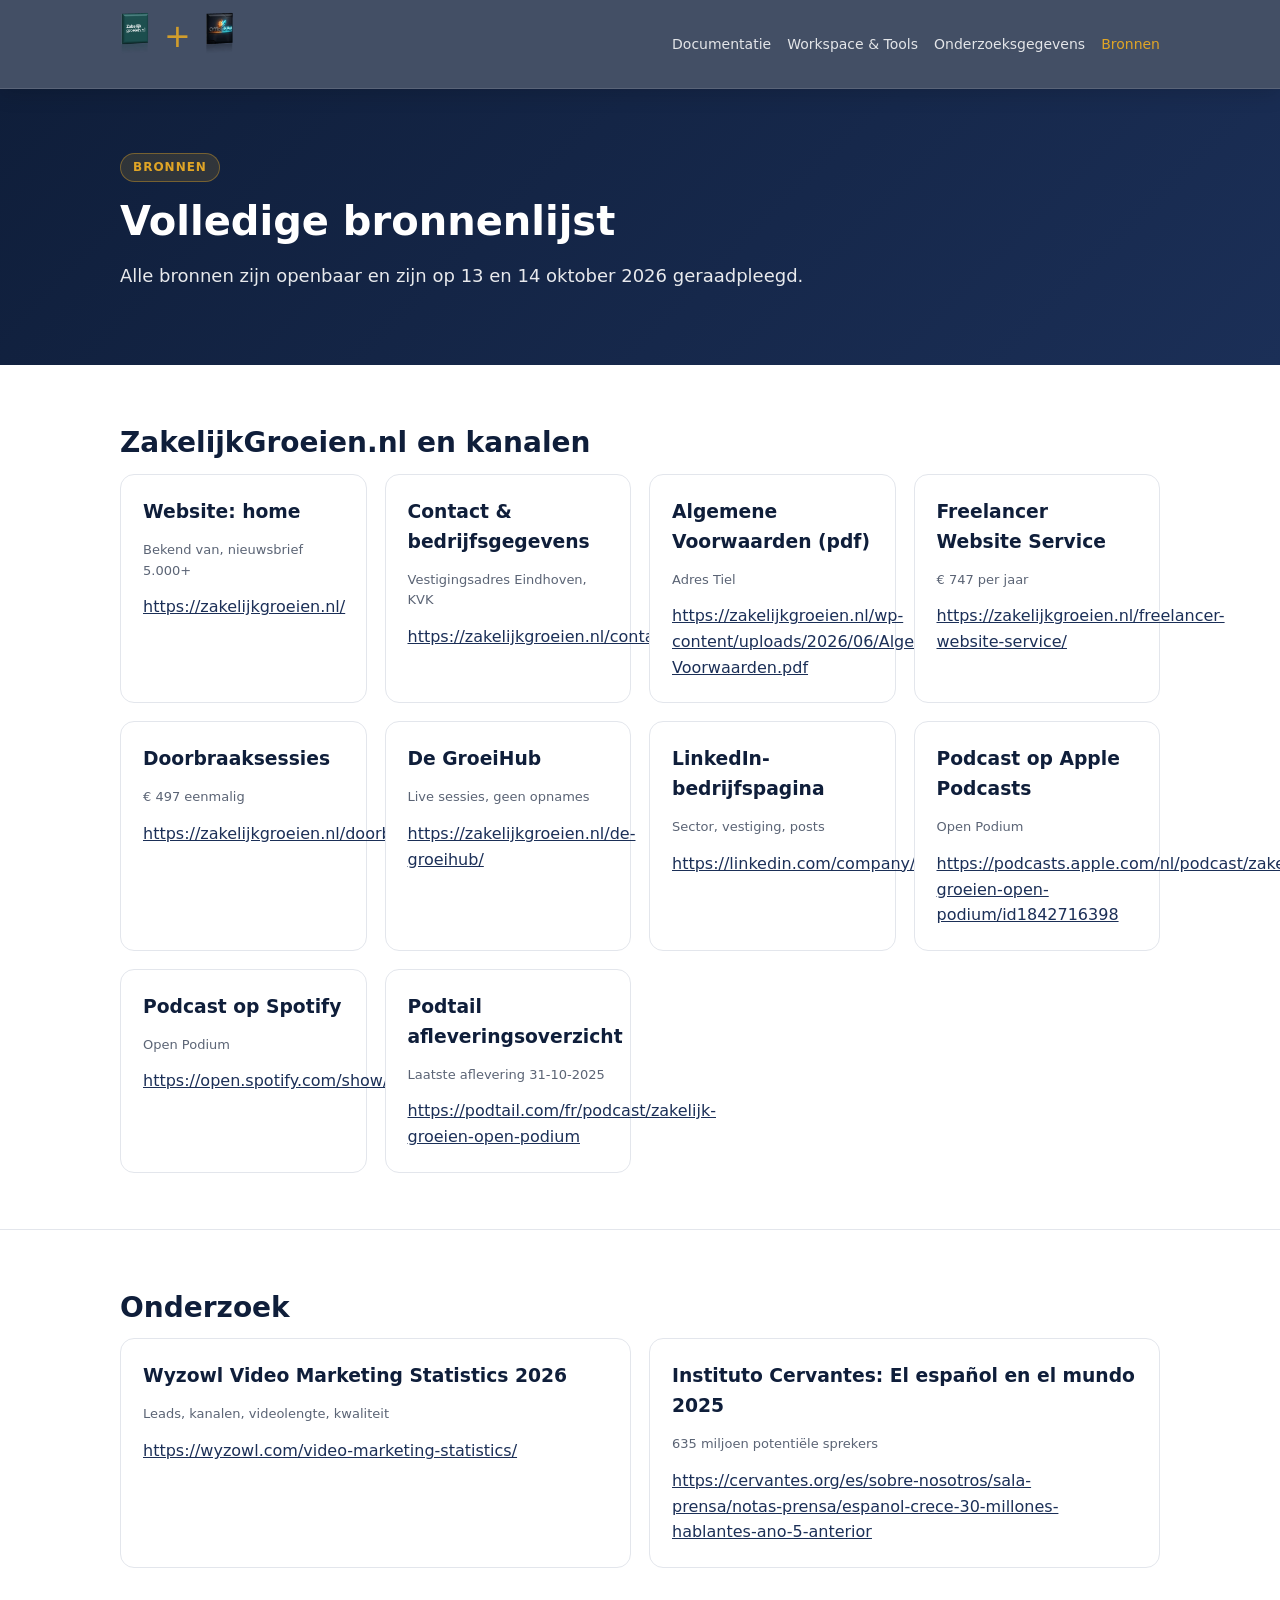
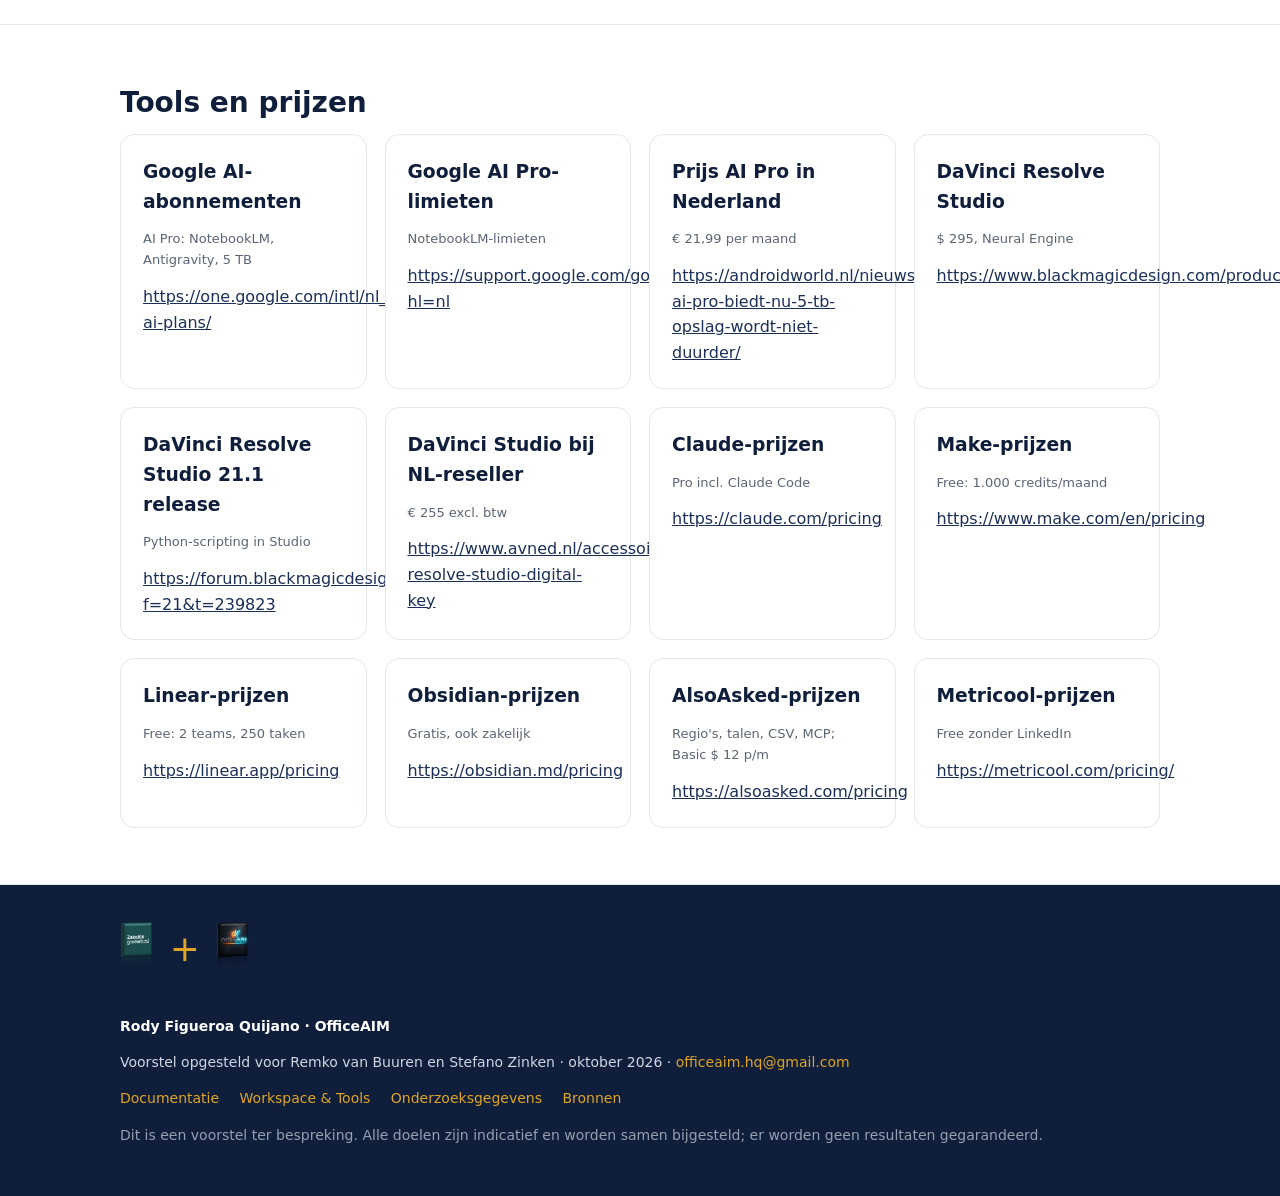
==== commit 4fc54232: "Enhance UI: translucent glassmorphism header, centered plus symbol, and prominent video section" ====
--- a/bronnen.html
+++ b/bronnen.html
@@ -1,10 +1,10 @@
 <!doctype html><html lang="nl"><head><meta charset="utf-8"><meta name="viewport" content="width=device-width,initial-scale=1">
 <title>Bronnen · Voorstel ZakelijkGroeien.nl</title><meta name="robots" content="noindex"><link rel="stylesheet" href="style.css"></head><body>
-<div class="top"><div class="wrap"><div class="brand-logos"><img src="assets/logo-zakelijkgroeien.png" alt="ZakelijkGroeien.nl" class="nav-logo"><span>×</span><img src="assets/logo-officeaim.png" alt="OfficeAIM" class="nav-logo"></div><nav><a href="index.html">Documentatie</a><a href="workspace.html">Workspace & Tools</a><a href="onderzoek.html">Onderzoeksgegevens</a><a href="bronnen.html" class=on>Bronnen</a></nav></div></div>
+<div class="top"><div class="wrap"><div class="brand-logos"><img src="assets/logo-zakelijkgroeien.png" alt="ZakelijkGroeien.nl" class="nav-logo"><span class="plus-symbol">+</span><img src="assets/logo-officeaim.png" alt="OfficeAIM" class="nav-logo"></div><nav><a href="index.html">Documentatie</a><a href="workspace.html">Workspace & Tools</a><a href="onderzoek.html">Onderzoeksgegevens</a><a href="bronnen.html" class=on>Bronnen</a></nav></div></div>
 <header class="hero"><div class="wrap"><span class="badge">Bronnen</span><h1>Volledige bronnenlijst</h1><p>Alle bronnen zijn openbaar en zijn op 13 en 14 oktober 2026 geraadpleegd.</p></div></header><section><div class="wrap"><h2>ZakelijkGroeien.nl en kanalen</h2><div class="grid g3"><div class="card"><h3>Website: home</h3><p class="src">Bekend van, nieuwsbrief 5.000+</p><a href="https://zakelijkgroeien.nl/" target="_blank" rel="noopener">https://zakelijkgroeien.nl/</a></div><div class="card"><h3>Contact & bedrijfsgegevens</h3><p class="src">Vestigingsadres Eindhoven, KVK</p><a href="https://zakelijkgroeien.nl/contact/" target="_blank" rel="noopener">https://zakelijkgroeien.nl/contact/</a></div><div class="card"><h3>Algemene Voorwaarden (pdf)</h3><p class="src">Adres Tiel</p><a href="https://zakelijkgroeien.nl/wp-content/uploads/2026/06/Algemene-Voorwaarden.pdf" target="_blank" rel="noopener">https://zakelijkgroeien.nl/wp-content/uploads/2026/06/Algemene-Voorwaarden.pdf</a></div><div class="card"><h3>Freelancer Website Service</h3><p class="src">€ 747 per jaar</p><a href="https://zakelijkgroeien.nl/freelancer-website-service/" target="_blank" rel="noopener">https://zakelijkgroeien.nl/freelancer-website-service/</a></div><div class="card"><h3>Doorbraaksessies</h3><p class="src">€ 497 eenmalig</p><a href="https://zakelijkgroeien.nl/doorbraaksessies/" target="_blank" rel="noopener">https://zakelijkgroeien.nl/doorbraaksessies/</a></div><div class="card"><h3>De GroeiHub</h3><p class="src">Live sessies, geen opnames</p><a href="https://zakelijkgroeien.nl/de-groeihub/" target="_blank" rel="noopener">https://zakelijkgroeien.nl/de-groeihub/</a></div><div class="card"><h3>LinkedIn-bedrijfspagina</h3><p class="src">Sector, vestiging, posts</p><a href="https://linkedin.com/company/zakelijkgroeien.nl" target="_blank" rel="noopener">https://linkedin.com/company/zakelijkgroeien.nl</a></div><div class="card"><h3>Podcast op Apple Podcasts</h3><p class="src">Open Podium</p><a href="https://podcasts.apple.com/nl/podcast/zakelijk-groeien-open-podium/id1842716398" target="_blank" rel="noopener">https://podcasts.apple.com/nl/podcast/zakelijk-groeien-open-podium/id1842716398</a></div><div class="card"><h3>Podcast op Spotify</h3><p class="src">Open Podium</p><a href="https://open.spotify.com/show/4wG3ee64K1qUao8z7lFUcy" target="_blank" rel="noopener">https://open.spotify.com/show/4wG3ee64K1qUao8z7lFUcy</a></div><div class="card"><h3>Podtail afleveringsoverzicht</h3><p class="src">Laatste aflevering 31-10-2025</p><a href="https://podtail.com/fr/podcast/zakelijk-groeien-open-podium" target="_blank" rel="noopener">https://podtail.com/fr/podcast/zakelijk-groeien-open-podium</a></div></div></div></section><section><div class="wrap"><h2>Onderzoek</h2><div class="grid g3"><div class="card"><h3>Wyzowl Video Marketing Statistics 2026</h3><p class="src">Leads, kanalen, videolengte, kwaliteit</p><a href="https://wyzowl.com/video-marketing-statistics/" target="_blank" rel="noopener">https://wyzowl.com/video-marketing-statistics/</a></div><div class="card"><h3>Instituto Cervantes: El español en el mundo 2025</h3><p class="src">635 miljoen potentiële sprekers</p><a href="https://cervantes.org/es/sobre-nosotros/sala-prensa/notas-prensa/espanol-crece-30-millones-hablantes-ano-5-anterior" target="_blank" rel="noopener">https://cervantes.org/es/sobre-nosotros/sala-prensa/notas-prensa/espanol-crece-30-millones-hablantes-ano-5-anterior</a></div></div></div></section><section><div class="wrap"><h2>Tools en prijzen</h2><div class="grid g3"><div class="card"><h3>Google AI-abonnementen</h3><p class="src">AI Pro: NotebookLM, Antigravity, 5 TB</p><a href="https://one.google.com/intl/nl_nl/about/google-ai-plans/" target="_blank" rel="noopener">https://one.google.com/intl/nl_nl/about/google-ai-plans/</a></div><div class="card"><h3>Google AI Pro-limieten</h3><p class="src">NotebookLM-limieten</p><a href="https://support.google.com/googleone/answer/14534406?hl=nl" target="_blank" rel="noopener">https://support.google.com/googleone/answer/14534406?hl=nl</a></div><div class="card"><h3>Prijs AI Pro in Nederland</h3><p class="src">€ 21,99 per maand</p><a href="https://androidworld.nl/nieuws/google-ai-pro-biedt-nu-5-tb-opslag-wordt-niet-duurder/" target="_blank" rel="noopener">https://androidworld.nl/nieuws/google-ai-pro-biedt-nu-5-tb-opslag-wordt-niet-duurder/</a></div><div class="card"><h3>DaVinci Resolve Studio</h3><p class="src">$ 295, Neural Engine</p><a href="https://www.blackmagicdesign.com/products/davinciresolve/studio" target="_blank" rel="noopener">https://www.blackmagicdesign.com/products/davinciresolve/studio</a></div><div class="card"><h3>DaVinci Resolve Studio 21.1 release</h3><p class="src">Python-scripting in Studio</p><a href="https://forum.blackmagicdesign.com/viewtopic.php?f=21&t=239823" target="_blank" rel="noopener">https://forum.blackmagicdesign.com/viewtopic.php?f=21&t=239823</a></div><div class="card"><h3>DaVinci Studio bij NL-reseller</h3><p class="src">€ 255 excl. btw</p><a href="https://www.avned.nl/accessoires/davinci-resolve-studio-digital-key" target="_blank" rel="noopener">https://www.avned.nl/accessoires/davinci-resolve-studio-digital-key</a></div><div class="card"><h3>Claude-prijzen</h3><p class="src">Pro incl. Claude Code</p><a href="https://claude.com/pricing" target="_blank" rel="noopener">https://claude.com/pricing</a></div><div class="card"><h3>Make-prijzen</h3><p class="src">Free: 1.000 credits/maand</p><a href="https://www.make.com/en/pricing" target="_blank" rel="noopener">https://www.make.com/en/pricing</a></div><div class="card"><h3>Linear-prijzen</h3><p class="src">Free: 2 teams, 250 taken</p><a href="https://linear.app/pricing" target="_blank" rel="noopener">https://linear.app/pricing</a></div><div class="card"><h3>Obsidian-prijzen</h3><p class="src">Gratis, ook zakelijk</p><a href="https://obsidian.md/pricing" target="_blank" rel="noopener">https://obsidian.md/pricing</a></div><div class="card"><h3>AlsoAsked-prijzen</h3><p class="src">Regio's, talen, CSV, MCP; Basic $ 12 p/m</p><a href="https://alsoasked.com/pricing" target="_blank" rel="noopener">https://alsoasked.com/pricing</a></div><div class="card"><h3>Metricool-prijzen</h3><p class="src">Free zonder LinkedIn</p><a href="https://metricool.com/pricing/" target="_blank" rel="noopener">https://metricool.com/pricing/</a></div></div></div></section>
 <footer><div class="wrap"><div class="footer-logos">
 <img src="assets/logo-zakelijkgroeien.png" alt="ZakelijkGroeien.nl" class="footer-logo">
-<span>×</span>
+<span class="plus-symbol">+</span>
 <img src="assets/logo-officeaim.png" alt="OfficeAIM" class="footer-logo">
 </div>
 <p class="nm">Rody Figueroa Quijano · OfficeAIM</p><p>Voorstel opgesteld voor Remko van Buuren en Stefano Zinken · oktober 2026 · <a href="mailto:officeaim.hq@gmail.com">officeaim.hq@gmail.com</a></p><p><a href="index.html">Documentatie</a> <a href="workspace.html">Workspace & Tools</a> <a href="onderzoek.html">Onderzoeksgegevens</a> <a href="bronnen.html">Bronnen</a></p><p style="opacity:.7">Dit is een voorstel ter bespreking. Alle doelen zijn indicatief en worden samen bijgesteld; er worden geen resultaten gegarandeerd.</p></div></footer>
--- a/style.css
+++ b/style.css
@@ -120,3 +120,125 @@
   height: 100%;
   border: 0;
 }
+
+/* Glassmorphism Header Translúcido */
+.top {
+  background: rgba(15, 30, 58, 0.78) !important;
+  backdrop-filter: blur(14px) saturate(160%) !important;
+  -webkit-backdrop-filter: blur(14px) saturate(160%) !important;
+  border-bottom: 1px solid rgba(255, 255, 255, 0.12) !important;
+  box-shadow: 0 4px 20px rgba(0, 0, 0, 0.15);
+}
+
+/* Alineación exacta de logos y símbolo '+' */
+.brand-logos {
+  display: flex;
+  align-items: center;
+  gap: 14px;
+}
+.brand-logos .plus-symbol {
+  color: var(--gold) !important;
+  font-size: 32px !important;
+  font-weight: 300 !important;
+  line-height: 1 !important;
+  display: inline-flex;
+  align-items: center;
+  justify-content: center;
+  transform: translateY(-8px); /* Compensa el reflejo del logo 3D */
+  user-select: none;
+}
+.nav-logo {
+  height: 64px !important;
+  width: auto;
+  object-fit: contain;
+}
+
+/* Símbolo en el Footer */
+.footer-logos {
+  display: flex;
+  align-items: center;
+  gap: 16px;
+  margin-bottom: 22px;
+}
+.footer-logos .plus-symbol {
+  color: var(--gold);
+  font-size: 36px;
+  font-weight: 300;
+  line-height: 1;
+  transform: translateY(-8px);
+}
+.footer-logo {
+  height: 72px;
+  width: auto;
+  object-fit: contain;
+}
+
+/* Bloque Destacado de Video */
+.video-feature-wrapper {
+  background: linear-gradient(180deg, rgba(15, 30, 58, 0.03) 0%, rgba(15, 30, 58, 0.08) 100%);
+  border: 1px solid var(--line);
+  border-radius: 20px;
+  padding: 32px 24px;
+  margin: 32px 0 40px 0;
+  text-align: center;
+}
+.video-badge {
+  display: inline-flex;
+  align-items: center;
+  gap: 8px;
+  background: rgba(31, 138, 91, 0.12);
+  color: var(--ok);
+  border: 1px solid rgba(31, 138, 91, 0.3);
+  padding: 6px 16px;
+  border-radius: 99px;
+  font-size: 13px;
+  font-weight: 600;
+  text-transform: uppercase;
+  letter-spacing: 0.5px;
+  margin-bottom: 12px;
+}
+.pulse-dot {
+  width: 8px;
+  height: 8px;
+  background-color: var(--ok);
+  border-radius: 50%;
+  box-shadow: 0 0 0 0 rgba(31, 138, 91, 0.7);
+  animation: pulse 1.8s infinite;
+}
+@keyframes pulse {
+  0% { transform: scale(0.95); box-shadow: 0 0 0 0 rgba(31, 138, 91, 0.7); }
+  70% { transform: scale(1); box-shadow: 0 0 0 8px rgba(31, 138, 91, 0); }
+  100% { transform: scale(0.95); box-shadow: 0 0 0 0 rgba(31, 138, 91, 0); }
+}
+.video-headline {
+  font-size: 24px;
+  margin: 0 0 8px 0;
+  color: var(--navy);
+}
+.video-sub {
+  color: var(--muted);
+  max-width: 620px;
+  margin: 0 auto 24px auto;
+  font-size: 15px;
+}
+.video-container-large {
+  position: relative;
+  width: 100%;
+  max-width: 960px;
+  margin: 0 auto;
+  padding-bottom: 56.25%;
+  height: 0;
+  overflow: hidden;
+  border-radius: 16px;
+  box-shadow: 0 20px 40px rgba(15, 30, 58, 0.22);
+  border: 1px solid rgba(15, 30, 58, 0.15);
+  background: #000;
+}
+.video-container-large iframe {
+  position: absolute;
+  top: 0;
+  left: 0;
+  width: 100%;
+  height: 100%;
+  border: 0;
+}
